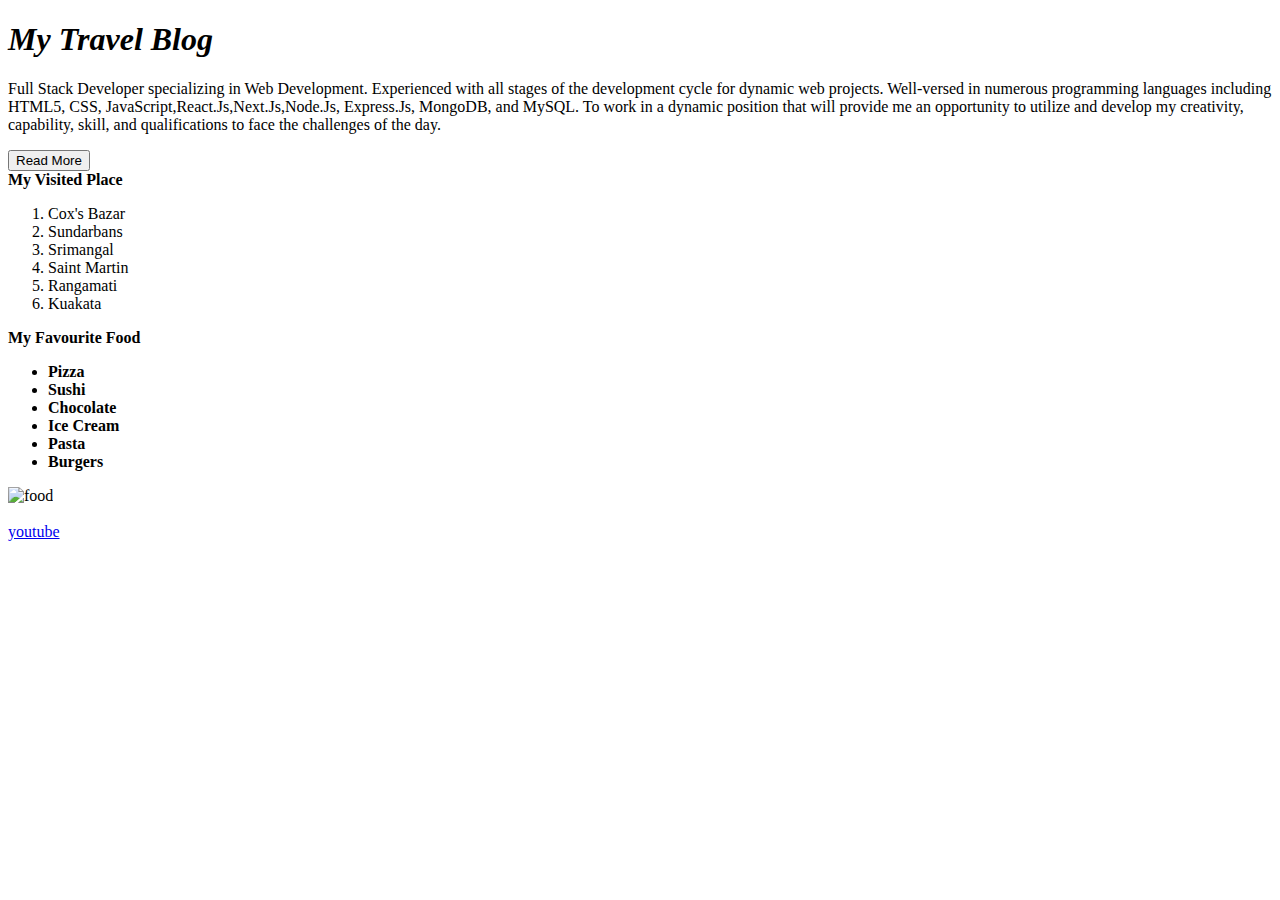
==== index.html @ e78e6fe2 "Daily Practice 1" ====
<!DOCTYPE html>
<html lang="en">
  <head>
    <meta charset="UTF-8" />
    <meta name="viewport" content="width=device-width, initial-scale=1.0" />
    <title>My Travel Blog</title>
    <!-- this is the head section -->
  </head>
  <body>
    <h1><i>My Travel Blog</i></h1>
    <p>
      Full Stack Developer specializing in Web Development. Experienced with all
      stages of the development cycle for dynamic web projects. Well-versed in
      numerous programming languages including HTML5, CSS,
      JavaScript,React.Js,Next.Js,Node.Js, Express.Js, MongoDB, and MySQL. To
      work in a dynamic position that will provide me an opportunity to utilize
      and develop my creativity, capability, skill, and qualifications to face
      the challenges of the day.
    </p>
    <button>Read More</button>

    <div>
      <span><b>My Visited Place</b></span>
      <ol>
        <li>Cox's Bazar</li>
        <li>Sundarbans</li>
        <li>Srimangal</li>
        <li>Saint Martin</li>
        <li>Rangamati</li>
        <li>Kuakata</li>
      </ol>

      <span><b>My Favourite Food</b></span>
      <ul>
        <li><b>Pizza</b></li>
        <li><b>Sushi</b></li>
        <li><b>Chocolate</b></li>
        <li><b>Ice Cream</b></li>
        <li><b>Pasta</b></li>
        <li><b>Burgers</b></li>
      </ul>
    </div>
    <img
      src="https://images.unsplash.com/photo-1498837167922-ddd27525d352?q=80&w=1470&auto=format&fit=crop&ixlib=rb-4.0.3&ixid=M3wxMjA3fDB8MHxwaG90by1wYWdlfHx8fGVufDB8fHx8fA%3D%3D"
      alt="food"
      width="360px"
      height="360px"
    />
    <br />
    <br />
    <a
      href="https://www.youtube.com/watch?v=ptYLNVwOX9c"
      target="_blank"
      rel="noopener noreferrer"
      >youtube</a
    >
  </body>
</html>
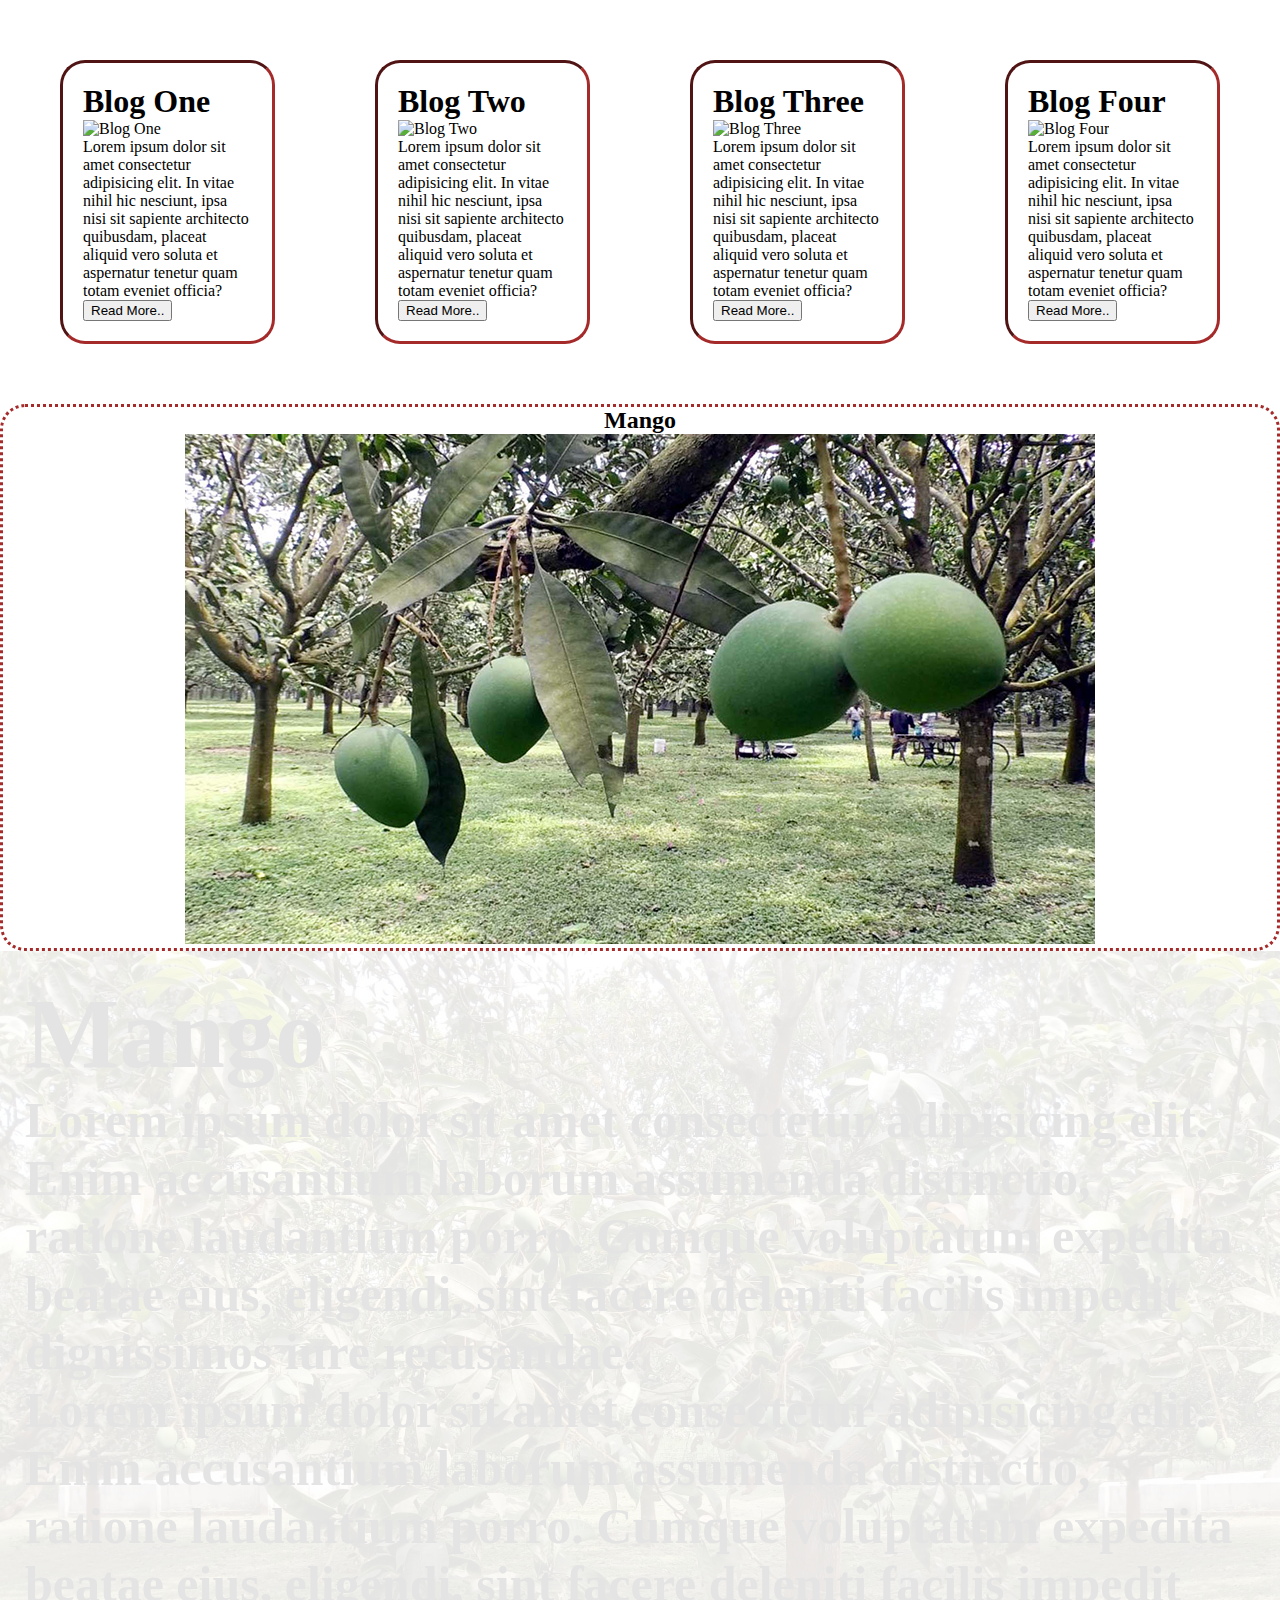
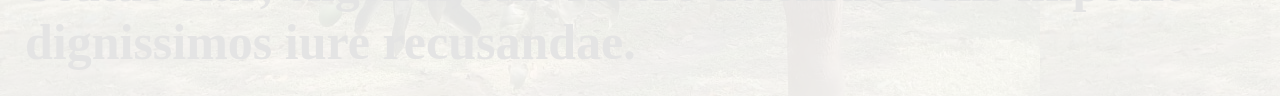
==== commit 31323df4: "Daily Practice2 CSS" ====
--- a/index.html
+++ b/index.html
@@ -3,56 +3,111 @@
   <head>
     <meta charset="UTF-8" />
     <meta name="viewport" content="width=device-width, initial-scale=1.0" />
-    <title>My Travel Blog</title>
-    <!-- this is the head section -->
+    <title>Daily Practice CSS</title>
+    <link rel="stylesheet" href="/css/style.css" />
+    <!-- <style>
+      .blog {
+        border-style: dotted;
+        border-color: brown;
+        border-radius: 25px;
+        margin: 50px;
+        height: 360px;
+        width: 25%;
+      }
+    </style> -->
   </head>
   <body>
-    <h1><i>My Travel Blog</i></h1>
-    <p>
-      Full Stack Developer specializing in Web Development. Experienced with all
-      stages of the development cycle for dynamic web projects. Well-versed in
-      numerous programming languages including HTML5, CSS,
-      JavaScript,React.Js,Next.Js,Node.Js, Express.Js, MongoDB, and MySQL. To
-      work in a dynamic position that will provide me an opportunity to utilize
-      and develop my creativity, capability, skill, and qualifications to face
-      the challenges of the day.
-    </p>
-    <button>Read More</button>
-
-    <div>
-      <span><b>My Visited Place</b></span>
-      <ol>
-        <li>Cox's Bazar</li>
-        <li>Sundarbans</li>
-        <li>Srimangal</li>
-        <li>Saint Martin</li>
-        <li>Rangamati</li>
-        <li>Kuakata</li>
-      </ol>
-
-      <span><b>My Favourite Food</b></span>
-      <ul>
-        <li><b>Pizza</b></li>
-        <li><b>Sushi</b></li>
-        <li><b>Chocolate</b></li>
-        <li><b>Ice Cream</b></li>
-        <li><b>Pasta</b></li>
-        <li><b>Burgers</b></li>
-      </ul>
+    <div class="main-div">
+      <div class="blog">
+        <h1>Blog One</h1>
+        <img
+          height="120"
+          width="120"
+          src="https://images.unsplash.com/photo-1530789253388-582c481c54b0?q=80&w=1470&auto=format&fit=crop&ixlib=rb-4.0.3&ixid=M3wxMjA3fDB8MHxwaG90by1wYWdlfHx8fGVufDB8fHx8fA%3D%3D"
+          alt="Blog One"
+        />
+        <p>
+          Lorem ipsum dolor sit amet consectetur adipisicing elit. In vitae
+          nihil hic nesciunt, ipsa nisi sit sapiente architecto quibusdam,
+          placeat aliquid vero soluta et aspernatur tenetur quam totam eveniet
+          officia?
+        </p>
+        <button>Read More..</button>
+      </div>
+      <div class="blog">
+        <h1>Blog Two</h1>
+        <img
+          height="120"
+          width="120"
+          src="https://images.unsplash.com/photo-1507525428034-b723cf961d3e?q=80&w=1473&auto=format&fit=crop&ixlib=rb-4.0.3&ixid=M3wxMjA3fDB8MHxwaG90by1wYWdlfHx8fGVufDB8fHx8fA%3D%3D"
+          alt="Blog Two"
+        />
+        <p>
+          Lorem ipsum dolor sit amet consectetur adipisicing elit. In vitae
+          nihil hic nesciunt, ipsa nisi sit sapiente architecto quibusdam,
+          placeat aliquid vero soluta et aspernatur tenetur quam totam eveniet
+          officia?
+        </p>
+        <button>Read More..</button>
+      </div>
+      <div class="blog">
+        <h1>Blog Three</h1>
+        <img
+          height="120"
+          width="120"
+          src="https://plus.unsplash.com/premium_photo-1683121257579-d40449389b63?q=80&w=1469&auto=format&fit=crop&ixlib=rb-4.0.3&ixid=M3wxMjA3fDB8MHxwaG90by1wYWdlfHx8fGVufDB8fHx8fA%3D%3D"
+          alt="Blog Three"
+        />
+        <p>
+          Lorem ipsum dolor sit amet consectetur adipisicing elit. In vitae
+          nihil hic nesciunt, ipsa nisi sit sapiente architecto quibusdam,
+          placeat aliquid vero soluta et aspernatur tenetur quam totam eveniet
+          officia?
+        </p>
+        <button>Read More..</button>
+      </div>
+      <div class="blog">
+        <h1>Blog Four</h1>
+        <img
+          height="120"
+          width="120"
+          src="https://images.unsplash.com/photo-1469854523086-cc02fe5d8800?q=80&w=1421&auto=format&fit=crop&ixlib=rb-4.0.3&ixid=M3wxMjA3fDB8MHxwaG90by1wYWdlfHx8fGVufDB8fHx8fA%3D%3D"
+          alt="Blog Four"
+        />
+        <p>
+          Lorem ipsum dolor sit amet consectetur adipisicing elit. In vitae
+          nihil hic nesciunt, ipsa nisi sit sapiente architecto quibusdam,
+          placeat aliquid vero soluta et aspernatur tenetur quam totam eveniet
+          officia?
+        </p>
+        <button>Read More..</button>
+      </div>
     </div>
-    <img
-      src="https://images.unsplash.com/photo-1498837167922-ddd27525d352?q=80&w=1470&auto=format&fit=crop&ixlib=rb-4.0.3&ixid=M3wxMjA3fDB8MHxwaG90by1wYWdlfHx8fGVufDB8fHx8fA%3D%3D"
-      alt="food"
-      width="360px"
-      height="360px"
-    />
-    <br />
-    <br />
-    <a
-      href="https://www.youtube.com/watch?v=ptYLNVwOX9c"
-      target="_blank"
-      rel="noopener noreferrer"
-      >youtube</a
+    <div
+      style="
+        text-align: center;
+        border-style: dotted;
+        border-color: brown;
+        border-radius: 25px;
+      "
     >
+      <h2 style="text-align: center">Mango</h2>
+      <img src="/images/Harivangaam.jpg" alt="Mango" />
+    </div>
+    <div class="demo">
+      <h1>Mango</h1>
+      <p>
+        Lorem ipsum dolor sit amet consectetur adipisicing elit. Enim
+        accusantium laborum assumenda distinctio, ratione laudantium porro.
+        Cumque voluptatum expedita beatae eius, eligendi, sint facere deleniti
+        facilis impedit dignissimos iure recusandae.
+      </p>
+      <p>
+        Lorem ipsum dolor sit amet consectetur adipisicing elit. Enim
+        accusantium laborum assumenda distinctio, ratione laudantium porro.
+        Cumque voluptatum expedita beatae eius, eligendi, sint facere deleniti
+        facilis impedit dignissimos iure recusandae.
+      </p>
+    </div>
   </body>
 </html>
--- a/css/style.css
+++ b/css/style.css
@@ -0,0 +1,24 @@
+* {
+  margin: 0;
+}
+
+.main-div {
+  display: flex;
+  margin: 10px;
+}
+
+.blog {
+  border-style: inset;
+  border-color: brown;
+  border-radius: 25px;
+  margin: 50px;
+  padding: 20px;
+}
+
+.demo {
+  background-image: url("/images/3fa1c6f3-e910-4b9c-a847-5336b0cc7a7a\ \(1\).jpg");
+  opacity: 0.1;
+  padding: 25px;
+  font-size: 50px;
+  font-weight: bolder;
+}
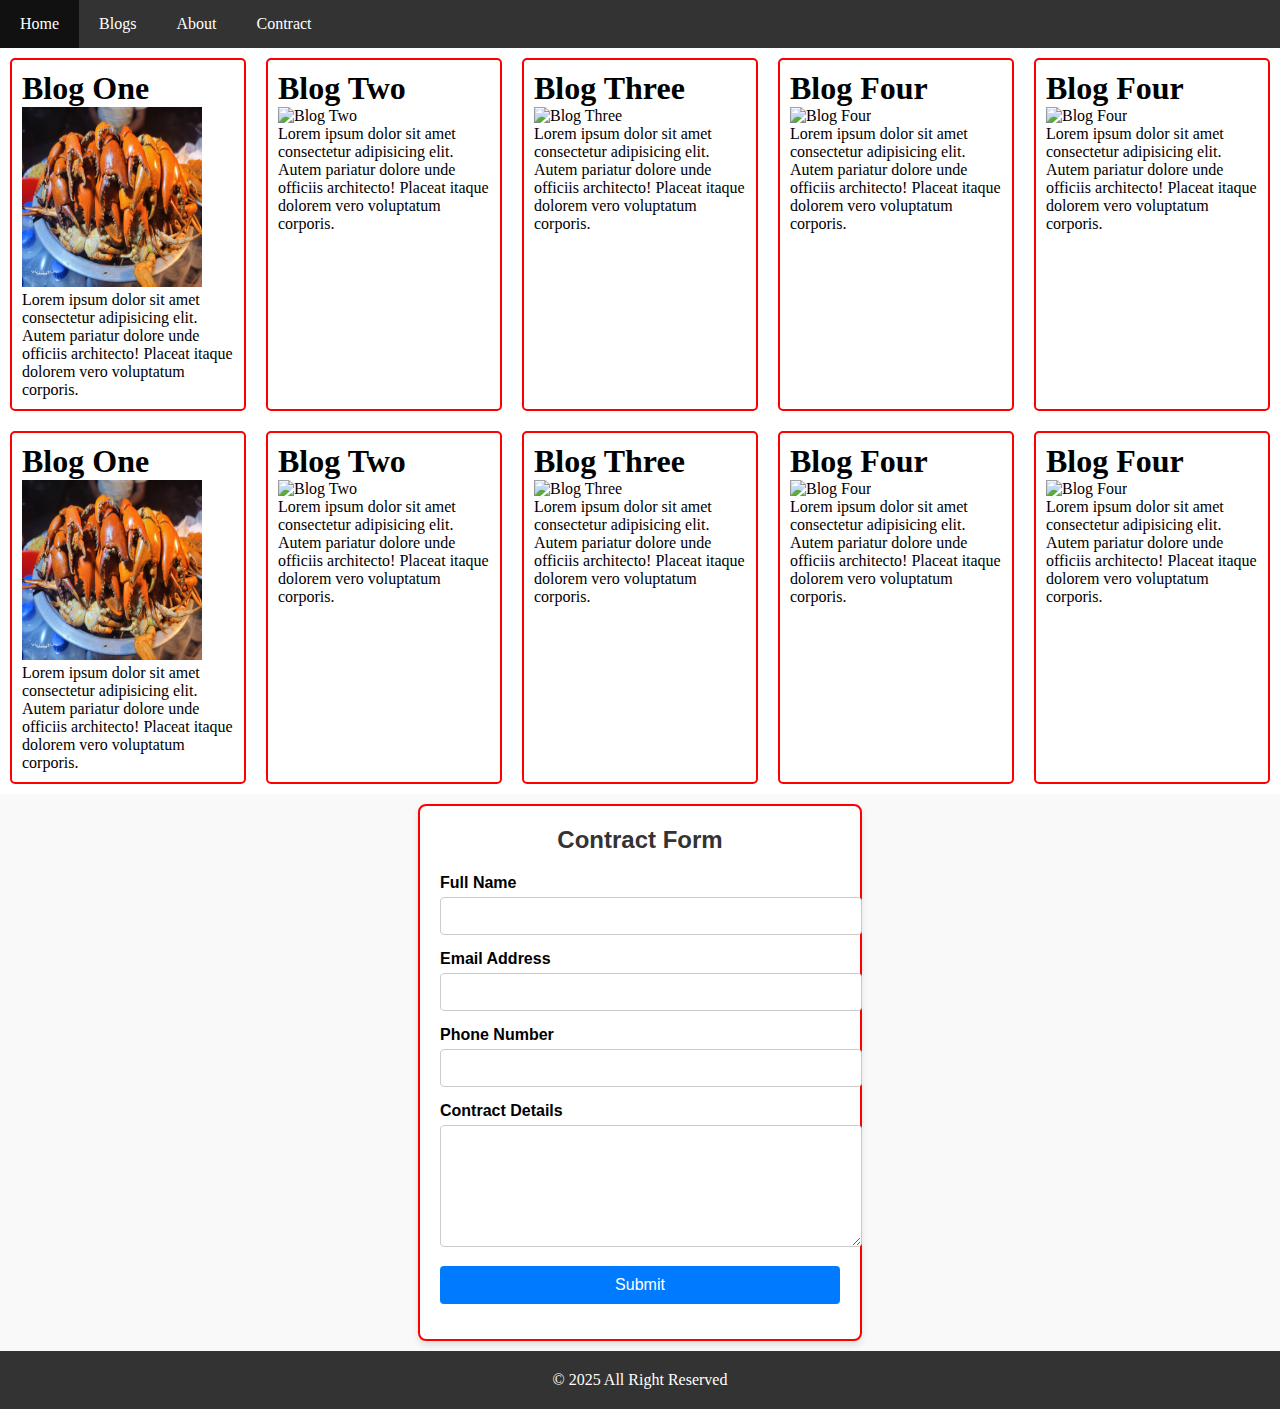
==== commit 4ea120ad: "Daily Practice 3 HTML & CSS" ====
--- a/index.html
+++ b/index.html
@@ -3,111 +3,146 @@
   <head>
     <meta charset="UTF-8" />
     <meta name="viewport" content="width=device-width, initial-scale=1.0" />
-    <title>Daily Practice CSS</title>
-    <link rel="stylesheet" href="/css/style.css" />
-    <!-- <style>
-      .blog {
-        border-style: dotted;
-        border-color: brown;
-        border-radius: 25px;
-        margin: 50px;
-        height: 360px;
-        width: 25%;
-      }
-    </style> -->
+    <title>Blog Site</title>
+    <link rel="stylesheet" href="css/style.css" />
   </head>
   <body>
-    <div class="main-div">
-      <div class="blog">
-        <h1>Blog One</h1>
-        <img
-          height="120"
-          width="120"
-          src="https://images.unsplash.com/photo-1530789253388-582c481c54b0?q=80&w=1470&auto=format&fit=crop&ixlib=rb-4.0.3&ixid=M3wxMjA3fDB8MHxwaG90by1wYWdlfHx8fGVufDB8fHx8fA%3D%3D"
-          alt="Blog One"
-        />
-        <p>
-          Lorem ipsum dolor sit amet consectetur adipisicing elit. In vitae
-          nihil hic nesciunt, ipsa nisi sit sapiente architecto quibusdam,
-          placeat aliquid vero soluta et aspernatur tenetur quam totam eveniet
-          officia?
-        </p>
-        <button>Read More..</button>
-      </div>
-      <div class="blog">
-        <h1>Blog Two</h1>
-        <img
-          height="120"
-          width="120"
-          src="https://images.unsplash.com/photo-1507525428034-b723cf961d3e?q=80&w=1473&auto=format&fit=crop&ixlib=rb-4.0.3&ixid=M3wxMjA3fDB8MHxwaG90by1wYWdlfHx8fGVufDB8fHx8fA%3D%3D"
-          alt="Blog Two"
-        />
-        <p>
-          Lorem ipsum dolor sit amet consectetur adipisicing elit. In vitae
-          nihil hic nesciunt, ipsa nisi sit sapiente architecto quibusdam,
-          placeat aliquid vero soluta et aspernatur tenetur quam totam eveniet
-          officia?
-        </p>
-        <button>Read More..</button>
-      </div>
-      <div class="blog">
-        <h1>Blog Three</h1>
-        <img
-          height="120"
-          width="120"
-          src="https://plus.unsplash.com/premium_photo-1683121257579-d40449389b63?q=80&w=1469&auto=format&fit=crop&ixlib=rb-4.0.3&ixid=M3wxMjA3fDB8MHxwaG90by1wYWdlfHx8fGVufDB8fHx8fA%3D%3D"
-          alt="Blog Three"
-        />
-        <p>
-          Lorem ipsum dolor sit amet consectetur adipisicing elit. In vitae
-          nihil hic nesciunt, ipsa nisi sit sapiente architecto quibusdam,
-          placeat aliquid vero soluta et aspernatur tenetur quam totam eveniet
-          officia?
-        </p>
-        <button>Read More..</button>
-      </div>
-      <div class="blog">
-        <h1>Blog Four</h1>
-        <img
-          height="120"
-          width="120"
-          src="https://images.unsplash.com/photo-1469854523086-cc02fe5d8800?q=80&w=1421&auto=format&fit=crop&ixlib=rb-4.0.3&ixid=M3wxMjA3fDB8MHxwaG90by1wYWdlfHx8fGVufDB8fHx8fA%3D%3D"
-          alt="Blog Four"
-        />
-        <p>
-          Lorem ipsum dolor sit amet consectetur adipisicing elit. In vitae
-          nihil hic nesciunt, ipsa nisi sit sapiente architecto quibusdam,
-          placeat aliquid vero soluta et aspernatur tenetur quam totam eveniet
-          officia?
-        </p>
-        <button>Read More..</button>
-      </div>
-    </div>
-    <div
-      style="
-        text-align: center;
-        border-style: dotted;
-        border-color: brown;
-        border-radius: 25px;
-      "
-    >
-      <h2 style="text-align: center">Mango</h2>
-      <img src="/images/Harivangaam.jpg" alt="Mango" />
-    </div>
-    <div class="demo">
-      <h1>Mango</h1>
-      <p>
-        Lorem ipsum dolor sit amet consectetur adipisicing elit. Enim
-        accusantium laborum assumenda distinctio, ratione laudantium porro.
-        Cumque voluptatum expedita beatae eius, eligendi, sint facere deleniti
-        facilis impedit dignissimos iure recusandae.
-      </p>
-      <p>
-        Lorem ipsum dolor sit amet consectetur adipisicing elit. Enim
-        accusantium laborum assumenda distinctio, ratione laudantium porro.
-        Cumque voluptatum expedita beatae eius, eligendi, sint facere deleniti
-        facilis impedit dignissimos iure recusandae.
-      </p>
+    <div>
+      <header>
+        <ul>
+          <li><a href="index.html">Home</a></li>
+          <li><a href="blog.html">Blogs</a></li>
+          <li><a href="about.html">About</a></li>
+          <li><a href="contract.html">Contract</a></li>
+        </ul>
+      </header>
+      <main>
+        <div>
+          <h1>Blog One</h1>
+          <img src="./images/20241105_184108.jpg" alt="" />
+          <p>
+            Lorem ipsum dolor sit amet consectetur adipisicing elit. Autem
+            pariatur dolore unde officiis architecto! Placeat itaque dolorem
+            vero voluptatum corporis.
+          </p>
+        </div>
+        <div>
+          <h1>Blog Two</h1>
+          <img src="./images/20241105_184112.jpg" alt="Blog Two" />
+          <p>
+            Lorem ipsum dolor sit amet consectetur adipisicing elit. Autem
+            pariatur dolore unde officiis architecto! Placeat itaque dolorem
+            vero voluptatum corporis.
+          </p>
+        </div>
+        <div>
+          <h1>Blog Three</h1>
+          <img src="./images/20241105_184118.jpg" alt="Blog Three" />
+          <p>
+            Lorem ipsum dolor sit amet consectetur adipisicing elit. Autem
+            pariatur dolore unde officiis architecto! Placeat itaque dolorem
+            vero voluptatum corporis.
+          </p>
+        </div>
+        <div>
+          <h1>Blog Four</h1>
+          <img src="./images/20241105_184123.jpg" alt="Blog Four" />
+          <p>
+            Lorem ipsum dolor sit amet consectetur adipisicing elit. Autem
+            pariatur dolore unde officiis architecto! Placeat itaque dolorem
+            vero voluptatum corporis.
+          </p>
+        </div>
+        <div>
+          <h1>Blog Four</h1>
+          <img src="./images/20241105_184123.jpg" alt="Blog Four" />
+          <p>
+            Lorem ipsum dolor sit amet consectetur adipisicing elit. Autem
+            pariatur dolore unde officiis architecto! Placeat itaque dolorem
+            vero voluptatum corporis.
+          </p>
+        </div>
+      </main>
+      <main>
+        <div>
+          <h1>Blog One</h1>
+          <img src="./images/20241105_184108.jpg" alt="" />
+          <p>
+            Lorem ipsum dolor sit amet consectetur adipisicing elit. Autem
+            pariatur dolore unde officiis architecto! Placeat itaque dolorem
+            vero voluptatum corporis.
+          </p>
+        </div>
+        <div>
+          <h1>Blog Two</h1>
+          <img src="./images/20241105_184112.jpg" alt="Blog Two" />
+          <p>
+            Lorem ipsum dolor sit amet consectetur adipisicing elit. Autem
+            pariatur dolore unde officiis architecto! Placeat itaque dolorem
+            vero voluptatum corporis.
+          </p>
+        </div>
+        <div>
+          <h1>Blog Three</h1>
+          <img src="./images/20241105_184118.jpg" alt="Blog Three" />
+          <p>
+            Lorem ipsum dolor sit amet consectetur adipisicing elit. Autem
+            pariatur dolore unde officiis architecto! Placeat itaque dolorem
+            vero voluptatum corporis.
+          </p>
+        </div>
+        <div>
+          <h1>Blog Four</h1>
+          <img src="./images/20241105_184123.jpg" alt="Blog Four" />
+          <p>
+            Lorem ipsum dolor sit amet consectetur adipisicing elit. Autem
+            pariatur dolore unde officiis architecto! Placeat itaque dolorem
+            vero voluptatum corporis.
+          </p>
+        </div>
+        <div>
+          <h1>Blog Four</h1>
+          <img src="./images/20241105_184123.jpg" alt="Blog Four" />
+          <p>
+            Lorem ipsum dolor sit amet consectetur adipisicing elit. Autem
+            pariatur dolore unde officiis architecto! Placeat itaque dolorem
+            vero voluptatum corporis.
+          </p>
+        </div>
+      </main>
+      <main class="contract">
+        <div class="form-container">
+          <h1>Contract Form</h1>
+          <form action="#" method="post">
+            <div class="form-group">
+              <label for="full-name">Full Name</label>
+              <input type="text" id="full-name" name="full_name" required />
+            </div>
+
+            <div class="form-group">
+              <label for="email">Email Address</label>
+              <input type="email" id="email" name="email" required />
+            </div>
+
+            <div class="form-group">
+              <label for="phone">Phone Number</label>
+              <input type="tel" id="phone" name="phone" />
+            </div>
+
+            <div class="form-group">
+              <label for="details">Contract Details</label>
+              <textarea id="details" name="details" required></textarea>
+            </div>
+
+            <div class="form-group">
+              <button type="submit">Submit</button>
+            </div>
+          </form>
+        </div>
+      </main>
+      <footer>
+        <p>&copy 2025 All Right Reserved</p>
+      </footer>
     </div>
   </body>
 </html>
--- a/css/style.css
+++ b/css/style.css
@@ -1,24 +1,128 @@
 * {
-  margin: 0;
+  margin: 0px;
+  padding: 0px;
 }
 
-.main-div {
-  display: flex;
-  margin: 10px;
+header > ul {
+  list-style-type: none;
+  margin: 0;
+  padding: 0;
+  overflow: hidden;
+  background-color: #333;
+}
+header > ul > li {
+  float: left;
 }
 
-.blog {
-  border-style: inset;
-  border-color: brown;
-  border-radius: 25px;
-  margin: 50px;
-  padding: 20px;
+header > ul > li a {
+  display: block;
+  color: white;
+  text-align: center;
+  padding: 15px 20px;
+  text-decoration: none;
 }
 
-.demo {
-  background-image: url("/images/3fa1c6f3-e910-4b9c-a847-5336b0cc7a7a\ \(1\).jpg");
-  opacity: 0.1;
-  padding: 25px;
-  font-size: 50px;
-  font-weight: bolder;
+header > ul > li a:hover {
+  background-color: #111;
 }
+
+main {
+  display: flex;
+}
+
+main > div {
+  margin: 10px;
+  padding: 10px;
+  border: 2px solid red;
+  border-radius: 5px;
+}
+
+main > div > img {
+  height: 180px;
+  width: 180px;
+}
+
+footer > p {
+  background-color: #333;
+  text-align: center;
+  padding: 20px;
+  color: white;
+}
+
+table,
+td,
+th {
+  border: 1px solid black;
+}
+table {
+  border-collapse: collapse;
+  width: 100%;
+}
+
+td {
+  padding: 15px;
+  text-align: center;
+}
+
+.contract {
+  font-family: Arial, sans-serif;
+  background-color: #f9f9f9;
+  display: flex;
+  justify-content: center;
+  align-items: center;
+}
+
+.form-container {
+  background: #fff;
+  padding: 20px;
+  border-radius: 8px;
+  box-shadow: 0 4px 6px rgba(0, 0, 0, 0.1);
+  width: 100%;
+  max-width: 400px;
+}
+
+.form-container h1 {
+  text-align: center;
+  margin-bottom: 20px;
+  font-size: 24px;
+  color: #333;
+}
+
+.form-group {
+  margin-bottom: 15px;
+}
+
+.form-group label {
+  display: block;
+  font-weight: bold;
+  margin-bottom: 5px;
+}
+
+.form-group input,
+.form-group textarea {
+  width: 100%;
+  padding: 10px;
+  border: 1px solid #ccc;
+  border-radius: 4px;
+  font-size: 14px;
+}
+
+.form-group textarea {
+  resize: vertical;
+  height: 100px;
+}
+
+.form-group button {
+  width: 100%;
+  padding: 10px;
+  background-color: #007bff;
+  color: #fff;
+  border: none;
+  border-radius: 4px;
+  font-size: 16px;
+  cursor: pointer;
+}
+
+.form-group button:hover {
+  background-color: #0056b3;
+}
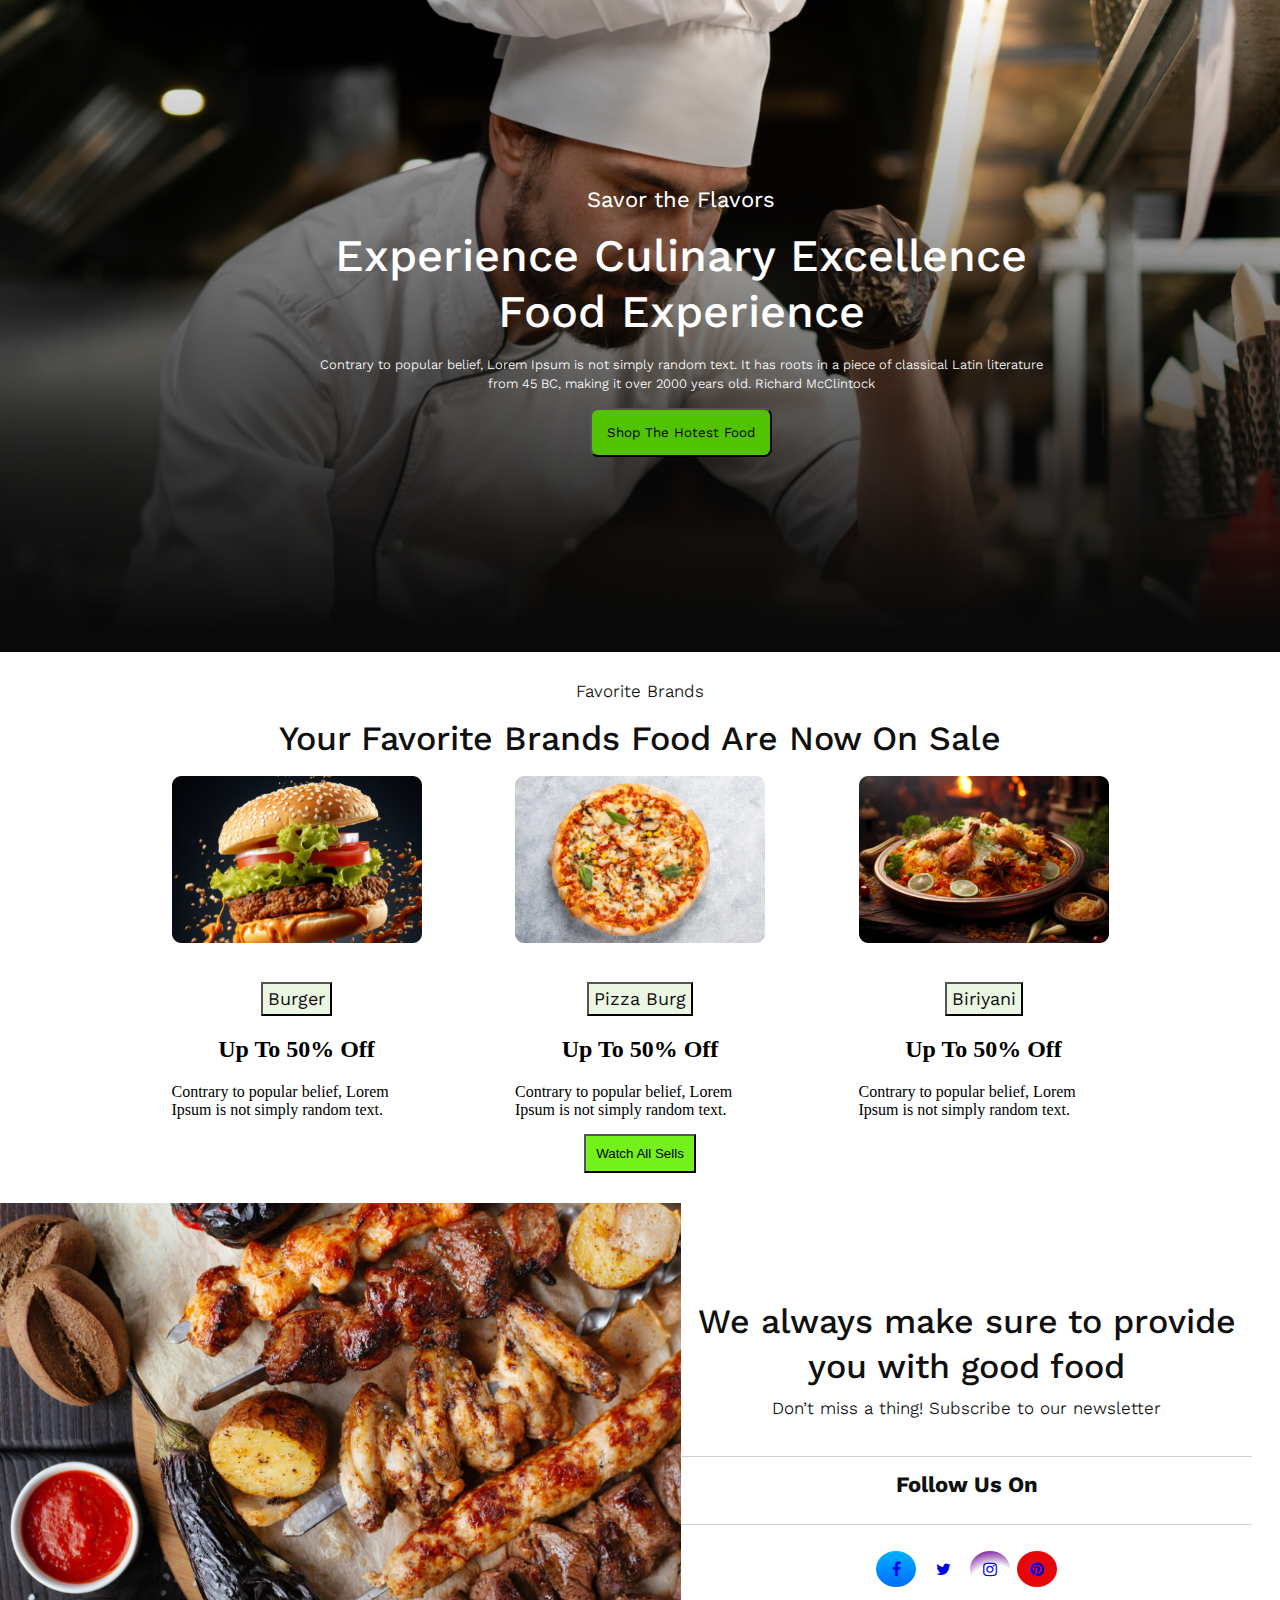
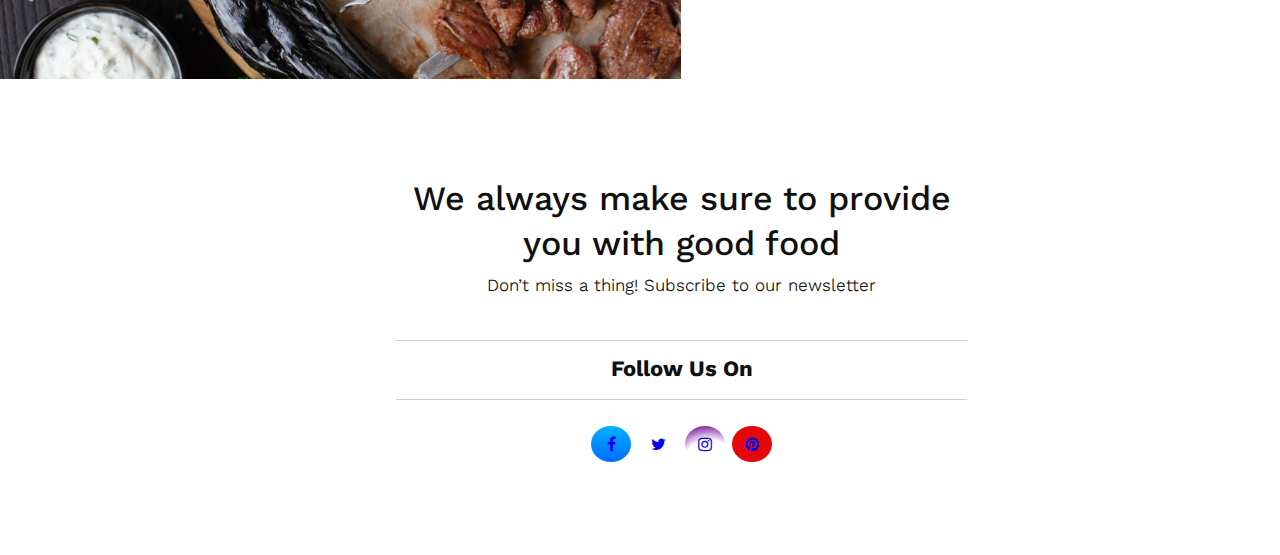
==== commit f8e4a980: "Daily Practice 4 html & css" ====
--- a/index.html
+++ b/index.html
@@ -3,146 +3,120 @@
   <head>
     <meta charset="UTF-8" />
     <meta name="viewport" content="width=device-width, initial-scale=1.0" />
-    <title>Blog Site</title>
-    <link rel="stylesheet" href="css/style.css" />
+    <title>Daily practice 4</title>
+    <link rel="stylesheet" href="./css/style.css" />
+    <link
+      rel="stylesheet"
+      href="https://cdnjs.cloudflare.com/ajax/libs/font-awesome/4.7.0/css/font-awesome.min.css"
+    />
   </head>
   <body>
-    <div>
-      <header>
-        <ul>
-          <li><a href="index.html">Home</a></li>
-          <li><a href="blog.html">Blogs</a></li>
-          <li><a href="about.html">About</a></li>
-          <li><a href="contract.html">Contract</a></li>
-        </ul>
-      </header>
-      <main>
+    <section id="hero">
+      <div class="hero-section">
+        <p class="subtittle">Savor the Flavors</p>
+        <h1 class="tittle">Experience Culinary Excellence Food Experience</h1>
+        <p class="description">
+          Contrary to popular belief, Lorem Ipsum is not simply random text. It
+          has roots in a piece of classical Latin literature from 45 BC, making
+          it over 2000 years old. Richard McClintock
+        </p>
+        <div class="btn">
+          <button type="button">Shop The Hotest Food</button>
+        </div>
+      </div>
+    </section>
+    <section id="main">
+      <div class="main-section">
         <div>
-          <h1>Blog One</h1>
-          <img src="./images/20241105_184108.jpg" alt="" />
-          <p>
-            Lorem ipsum dolor sit amet consectetur adipisicing elit. Autem
-            pariatur dolore unde officiis architecto! Placeat itaque dolorem
-            vero voluptatum corporis.
-          </p>
+          <p class="subtittle">Favorite Brands</p>
+          <h1 class="tittle">Your Favorite Brands Food Are Now On Sale</h1>
         </div>
-        <div>
-          <h1>Blog Two</h1>
-          <img src="./images/20241105_184112.jpg" alt="Blog Two" />
-          <p>
-            Lorem ipsum dolor sit amet consectetur adipisicing elit. Autem
-            pariatur dolore unde officiis architecto! Placeat itaque dolorem
-            vero voluptatum corporis.
-          </p>
+        <div class="cart-container">
+          <div class="cart">
+            <div class="cart-img">
+              <img src="./assets/burger.png" alt="burger" />
+            </div>
+            <div class="btn"><button>Burger</button></div>
+            <h2>Up To 50% Off</h2>
+            <p>
+              Contrary to popular belief, Lorem Ipsum is not simply random text.
+            </p>
+          </div>
+          <div class="cart">
+            <div class="cart-img">
+              <img src="./assets/pizza.png" alt="burger" />
+            </div>
+            <div class="btn"><button>Pizza Burg</button></div>
+            <h2>Up To 50% Off</h2>
+            <p>
+              Contrary to popular belief, Lorem Ipsum is not simply random text.
+            </p>
+          </div>
+          <div class="cart">
+            <div class="cart-img">
+              <img src="./assets/biriyani.png" alt="burger" />
+            </div>
+            <div class="btn"><button>Biriyani</button></div>
+            <h2>Up To 50% Off</h2>
+            <p>
+              Contrary to popular belief, Lorem Ipsum is not simply random text.
+            </p>
+          </div>
         </div>
-        <div>
-          <h1>Blog Three</h1>
-          <img src="./images/20241105_184118.jpg" alt="Blog Three" />
-          <p>
-            Lorem ipsum dolor sit amet consectetur adipisicing elit. Autem
-            pariatur dolore unde officiis architecto! Placeat itaque dolorem
-            vero voluptatum corporis.
-          </p>
+        <div class="btn"><button>Watch All Sells</button></div>
+      </div>
+    </section>
+    <section id="about-us">
+      <div class="about-us-section">
+        <div class="about-img">
+          <img src="./assets/foods.png" alt="foods" />
         </div>
-        <div>
-          <h1>Blog Four</h1>
-          <img src="./images/20241105_184123.jpg" alt="Blog Four" />
-          <p>
-            Lorem ipsum dolor sit amet consectetur adipisicing elit. Autem
-            pariatur dolore unde officiis architecto! Placeat itaque dolorem
-            vero voluptatum corporis.
-          </p>
+        <div class="right-section">
+          <div class="title">
+            <h2>We always make sure to provide you with good food</h2>
+            <p>Don’t miss a thing! Subscribe to our newsletter</p>
+          </div>
+          <div class="follow-us"><span>Follow Us On</span></div>
+          <div class="social-icon">
+            <a
+              href="https://www.facebook.com/Abdul.Barik.1997"
+              target="_blank"
+              class="fa fa-facebook"
+            ></a>
+            <a
+              href="https://x.com/Md_Abdul_Barik"
+              target="_blank"
+              class="fa fa-twitter"
+            ></a>
+            <a href="#" class="fa fa-instagram"></a>
+            <a href="#" class="fa fa-pinterest"></a>
+          </div>
         </div>
-        <div>
-          <h1>Blog Four</h1>
-          <img src="./images/20241105_184123.jpg" alt="Blog Four" />
-          <p>
-            Lorem ipsum dolor sit amet consectetur adipisicing elit. Autem
-            pariatur dolore unde officiis architecto! Placeat itaque dolorem
-            vero voluptatum corporis.
-          </p>
+      </div>
+    </section>
+
+    <section id="footer">
+      <div class="footer-section">
+        <div class="title">
+          <h2>We always make sure to provide you with good food</h2>
+          <p>Don’t miss a thing! Subscribe to our newsletter</p>
         </div>
-      </main>
-      <main>
-        <div>
-          <h1>Blog One</h1>
-          <img src="./images/20241105_184108.jpg" alt="" />
-          <p>
-            Lorem ipsum dolor sit amet consectetur adipisicing elit. Autem
-            pariatur dolore unde officiis architecto! Placeat itaque dolorem
-            vero voluptatum corporis.
-          </p>
+        <div class="follow-us"><span>Follow Us On</span></div>
+        <div class="social-icon">
+          <a
+            href="https://www.facebook.com/Abdul.Barik.1997"
+            target="_blank"
+            class="fa fa-facebook"
+          ></a>
+          <a
+            href="https://x.com/Md_Abdul_Barik"
+            target="_blank"
+            class="fa fa-twitter"
+          ></a>
+          <a href="#" class="fa fa-instagram"></a>
+          <a href="#" class="fa fa-pinterest"></a>
         </div>
-        <div>
-          <h1>Blog Two</h1>
-          <img src="./images/20241105_184112.jpg" alt="Blog Two" />
-          <p>
-            Lorem ipsum dolor sit amet consectetur adipisicing elit. Autem
-            pariatur dolore unde officiis architecto! Placeat itaque dolorem
-            vero voluptatum corporis.
-          </p>
-        </div>
-        <div>
-          <h1>Blog Three</h1>
-          <img src="./images/20241105_184118.jpg" alt="Blog Three" />
-          <p>
-            Lorem ipsum dolor sit amet consectetur adipisicing elit. Autem
-            pariatur dolore unde officiis architecto! Placeat itaque dolorem
-            vero voluptatum corporis.
-          </p>
-        </div>
-        <div>
-          <h1>Blog Four</h1>
-          <img src="./images/20241105_184123.jpg" alt="Blog Four" />
-          <p>
-            Lorem ipsum dolor sit amet consectetur adipisicing elit. Autem
-            pariatur dolore unde officiis architecto! Placeat itaque dolorem
-            vero voluptatum corporis.
-          </p>
-        </div>
-        <div>
-          <h1>Blog Four</h1>
-          <img src="./images/20241105_184123.jpg" alt="Blog Four" />
-          <p>
-            Lorem ipsum dolor sit amet consectetur adipisicing elit. Autem
-            pariatur dolore unde officiis architecto! Placeat itaque dolorem
-            vero voluptatum corporis.
-          </p>
-        </div>
-      </main>
-      <main class="contract">
-        <div class="form-container">
-          <h1>Contract Form</h1>
-          <form action="#" method="post">
-            <div class="form-group">
-              <label for="full-name">Full Name</label>
-              <input type="text" id="full-name" name="full_name" required />
-            </div>
-
-            <div class="form-group">
-              <label for="email">Email Address</label>
-              <input type="email" id="email" name="email" required />
-            </div>
-
-            <div class="form-group">
-              <label for="phone">Phone Number</label>
-              <input type="tel" id="phone" name="phone" />
-            </div>
-
-            <div class="form-group">
-              <label for="details">Contract Details</label>
-              <textarea id="details" name="details" required></textarea>
-            </div>
-
-            <div class="form-group">
-              <button type="submit">Submit</button>
-            </div>
-          </form>
-        </div>
-      </main>
-      <footer>
-        <p>&copy 2025 All Right Reserved</p>
-      </footer>
-    </div>
+      </div>
+    </section>
   </body>
 </html>
--- a/css/style.css
+++ b/css/style.css
@@ -1,128 +1,334 @@
+@import url("https://fonts.googleapis.com/css2?family=Poppins:ital,wght@0,100;0,200;0,300;0,400;0,500;0,600;0,700;0,800;0,900;1,100;1,200;1,300;1,400;1,500;1,600;1,700;1,800;1,900&family=Work+Sans:ital,wght@0,100..900;1,100..900&display=swap");
+
 * {
   margin: 0px;
   padding: 0px;
 }
 
-header > ul {
-  list-style-type: none;
-  margin: 0;
-  padding: 0;
-  overflow: hidden;
-  background-color: #333;
-}
-header > ul > li {
-  float: left;
-}
-
-header > ul > li a {
-  display: block;
-  color: white;
-  text-align: center;
-  padding: 15px 20px;
+#hero {
+  background: linear-gradient(
+      0deg,
+      rgb(9, 9, 9) 2.884%,
+      rgba(16, 16, 16, 0) 101.034%
+    ),
+    url("../assets/hero-bg.png");
+  height: 652px;
+  width: 1363px;
+  background-repeat: no-repeat;
+  background-size: cover;
+  background-position: center;
+  display: flex;
+  justify-content: center;
+  align-items: center;
+}
+
+#hero .hero-section {
+  position: absolute;
+  width: 726px;
+  height: 277px;
+  left: 318px;
+  top: 187px;
+  display: flex;
+  flex-direction: column;
+  justify-content: flex-start;
+  align-items: center;
+  gap: 22;
+  padding: 0px;
+}
+
+#hero .hero-section .subtittle {
+  color: rgb(255, 255, 255);
+  font-family: Work Sans;
+  font-size: 22px;
+  font-weight: 426;
+  line-height: 26px;
+  letter-spacing: 0%;
+  text-align: center;
+  margin-bottom: 15px;
+}
+
+#hero .hero-section .tittle {
+  color: rgb(255, 255, 255);
+  font-family: Work Sans;
+  font-size: 45px;
+  font-weight: 497;
+  line-height: 56px;
+  letter-spacing: 0%;
+  text-align: center;
+  margin-bottom: 15px;
+}
+
+#hero .hero-section .description {
+  color: rgb(255, 255, 255);
+  font-family: Work Sans;
+  font-size: 13px;
+  font-weight: 355;
+  line-height: 19px;
+  letter-spacing: 0%;
+  text-align: center;
+  margin-bottom: 15px;
+}
+
+#hero .hero-section .btn button {
+  border-radius: 8px;
+  background: rgb(82, 195, 3);
+  padding: 15px;
+  font-family: Work Sans;
+}
+
+#main {
+  width: 937px;
+  margin: 30px auto;
+}
+
+#main .main-section .subtittle {
+  color: rgb(16, 16, 16);
+  font-family: Work Sans;
+  font-size: 17px;
+  font-weight: 355;
+  line-height: 19px;
+  letter-spacing: 0%;
+  text-align: center;
+  margin-bottom: 15px;
+}
+
+#main .main-section .tittle {
+  color: rgb(16, 16, 16);
+  font-family: Work Sans;
+  font-size: 34px;
+  font-weight: 497;
+  line-height: 45px;
+  letter-spacing: 0%;
+  text-align: center;
+  margin-bottom: 15px;
+}
+
+#main .main-section .cart-container {
+  display: flex;
+  justify-content: space-between;
+}
+
+#main .main-section .cart {
+  max-width: 250px;
+  display: flex;
+  flex-direction: column;
+  gap: 20px;
+  justify-content: center;
+  align-items: center;
+}
+#main .main-section .cart .cart-img {
+  width: 250px;
+}
+.cart .cart-img img {
+  width: 100%;
+}
+
+#main .main-section .cart .btn button {
+  background: rgba(122, 202, 64, 0.15);
+  color: rgb(16, 16, 16);
+  font-family: Work Sans;
+  font-size: 18px;
+  font-weight: 400;
+  line-height: 20px;
+  padding: 5px;
+  text-align: center;
+}
+
+#main .main-section .btn {
+  color: rgb(255, 255, 255);
+  font-family: Work Sans;
+  font-size: 20px;
+  font-weight: 480;
+  line-height: 17px;
+  text-align: center;
+}
+#main .main-section .btn button {
+  background: rgba(102, 238, 5, 0.904);
+  padding: 10px;
+  margin-top: 15px;
+}
+
+#about-us {
+  background: rgb(255, 255, 255);
+  width: 1363px;
+  height: 476px;
+}
+#about-us .about-us-section {
+  display: flex;
+}
+
+#about-us .about-us-section .about-img {
+  width: 681px;
+  height: 476px;
+  left: 0;
+  top: 0;
+}
+#about-us .about-us-section .about-img img {
+  width: 100%;
+}
+
+#about-us .about-us-section .right-section {
+  display: flex;
+  flex-direction: column;
+  justify-content: center;
+  align-items: center;
+}
+#about-us .about-us-section .right-section .title {
+  width: 571px;
+  height: 127px;
+  display: flex;
+  flex-direction: column;
+  justify-content: flex-start;
+  align-items: center;
+  gap: 17;
+}
+
+#about-us .about-us-section .right-section h2 {
+  color: rgb(16, 16, 16);
+  font-family: Work Sans;
+  font-size: 34px;
+  font-weight: 497;
+  line-height: 45px;
+  text-align: center;
+  margin-bottom: 10px;
+}
+
+#about-us .about-us-section .right-section p {
+  color: rgb(16, 16, 16);
+  font-family: Work Sans;
+  font-size: 17px;
+  font-weight: 355;
+  line-height: 19px;
+  text-align: left;
+}
+
+#about-us .about-us-section .right-section .follow-us {
+  width: 571px;
+  height: 69px;
+  box-sizing: border-box;
+  border-bottom: 1px solid rgba(16, 16, 16, 0.2);
+  border-top: 1px solid rgba(16, 16, 16, 0.2);
+  color: rgb(16, 16, 16);
+  font-family: Work Sans;
+  font-size: 22px;
+  line-height: 26px;
+  text-align: center;
+  margin-top: 30px;
+  font-weight: bold;
+  padding: 15px;
+}
+
+#about-us .about-us-section .right-section .social-icon {
+  width: 184.23px;
+  height: 28px;
+  display: flex;
+  flex-direction: row;
+  justify-content: space-between;
+  align-items: center;
+  margin-top: 30px;
+}
+
+.fa {
+  padding: 10px;
+  font-size: 20px;
+  width: 20px;
+  text-align: center;
   text-decoration: none;
-}
-
-header > ul > li a:hover {
-  background-color: #111;
-}
-
-main {
-  display: flex;
-}
-
-main > div {
-  margin: 10px;
-  padding: 10px;
-  border: 2px solid red;
-  border-radius: 5px;
-}
-
-main > div > img {
-  height: 180px;
-  width: 180px;
-}
-
-footer > p {
-  background-color: #333;
-  text-align: center;
-  padding: 20px;
-  color: white;
-}
-
-table,
-td,
-th {
-  border: 1px solid black;
-}
-table {
-  border-collapse: collapse;
-  width: 100%;
-}
-
-td {
+  margin: 5px 2px;
+  border-radius: 50%;
+}
+
+.fa:hover {
+  opacity: 0.7;
+}
+
+.fa-facebook {
+  background: linear-gradient(
+    180deg,
+    rgb(0, 178, 255) -0.911%,
+    rgb(0, 106, 255) 104.264%
+  );
+}
+
+.fa-twitter {
+  background: rgb(255, 255, 255);
+}
+
+.fa-instagram {
+  background: radial-gradient(
+    103% 103% at 61% 105%,
+    rgba(140, 58, 170, 0) 64%,
+    rgb(140, 58, 170) 100%
+  );
+}
+
+.fa-pinterest {
+  background: rgb(230, 8, 8);
+}
+
+#footer {
+  background: rgb(255, 255, 255);
+  width: 1363px;
+  height: 476px;
+  display: flex;
+  justify-content: center;
+  align-items: center;
+}
+
+.footer-section {
+  width: 589px;
+  height: 282px;
+  left: 391px;
+  top: 97px;
+  display: flex;
+  flex-direction: column;
+  justify-content: center;
+  align-items: center;
+}
+
+.footer-section h2 {
+  color: rgb(16, 16, 16);
+  font-family: Work Sans;
+  font-size: 34px;
+  font-weight: 497;
+  line-height: 45px;
+  text-align: center;
+  margin-bottom: 10px;
+}
+
+.footer-section p {
+  color: rgb(16, 16, 16);
+  font-family: Work Sans;
+  font-size: 17px;
+  font-weight: 355;
+  line-height: 19px;
+  letter-spacing: 0%;
+  text-align: center;
+  margin-bottom: 15px;
+}
+
+.footer-section .follow-us {
+  width: 571px;
+  height: 69px;
+  box-sizing: border-box;
+  border-bottom: 1px solid rgba(16, 16, 16, 0.2);
+  border-top: 1px solid rgba(16, 16, 16, 0.2);
+  color: rgb(16, 16, 16);
+  font-family: Work Sans;
+  font-size: 22px;
+  line-height: 26px;
+  text-align: center;
+  margin-top: 30px;
+  font-weight: bold;
   padding: 15px;
-  text-align: center;
-}
-
-.contract {
-  font-family: Arial, sans-serif;
-  background-color: #f9f9f9;
-  display: flex;
-  justify-content: center;
-  align-items: center;
-}
-
-.form-container {
-  background: #fff;
-  padding: 20px;
-  border-radius: 8px;
-  box-shadow: 0 4px 6px rgba(0, 0, 0, 0.1);
-  width: 100%;
-  max-width: 400px;
-}
-
-.form-container h1 {
-  text-align: center;
-  margin-bottom: 20px;
-  font-size: 24px;
-  color: #333;
-}
-
-.form-group {
-  margin-bottom: 15px;
-}
-
-.form-group label {
-  display: block;
-  font-weight: bold;
-  margin-bottom: 5px;
-}
-
-.form-group input,
-.form-group textarea {
-  width: 100%;
-  padding: 10px;
-  border: 1px solid #ccc;
-  border-radius: 4px;
-  font-size: 14px;
-}
-
-.form-group textarea {
-  resize: vertical;
-  height: 100px;
-}
-
-.form-group button {
-  width: 100%;
-  padding: 10px;
-  background-color: #007bff;
-  color: #fff;
-  border: none;
-  border-radius: 4px;
-  font-size: 16px;
-  cursor: pointer;
-}
-
-.form-group button:hover {
-  background-color: #0056b3;
-}
+}
+
+.footer-section .social-icon {
+  width: 184.23px;
+  height: 28px;
+  display: flex;
+  flex-direction: row;
+  justify-content: space-between;
+  align-items: center;
+  margin-top: 30px;
+}
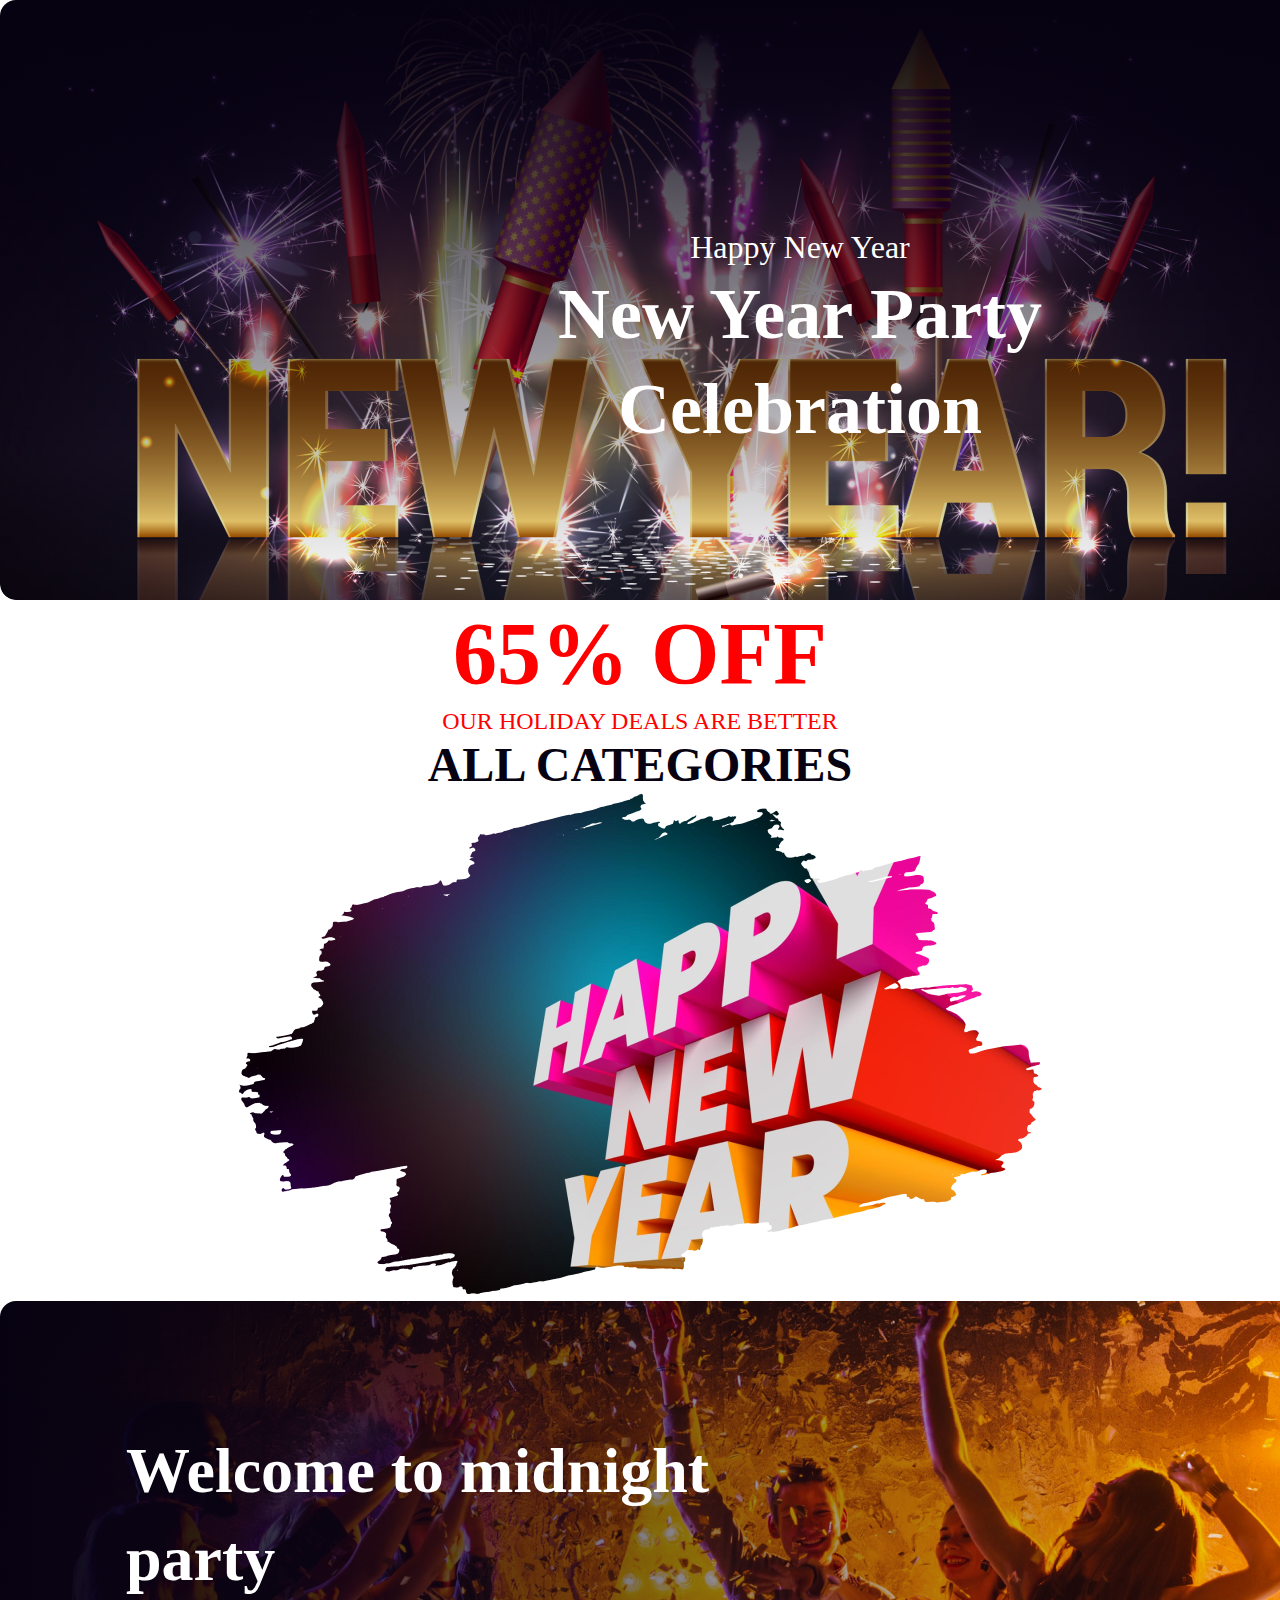
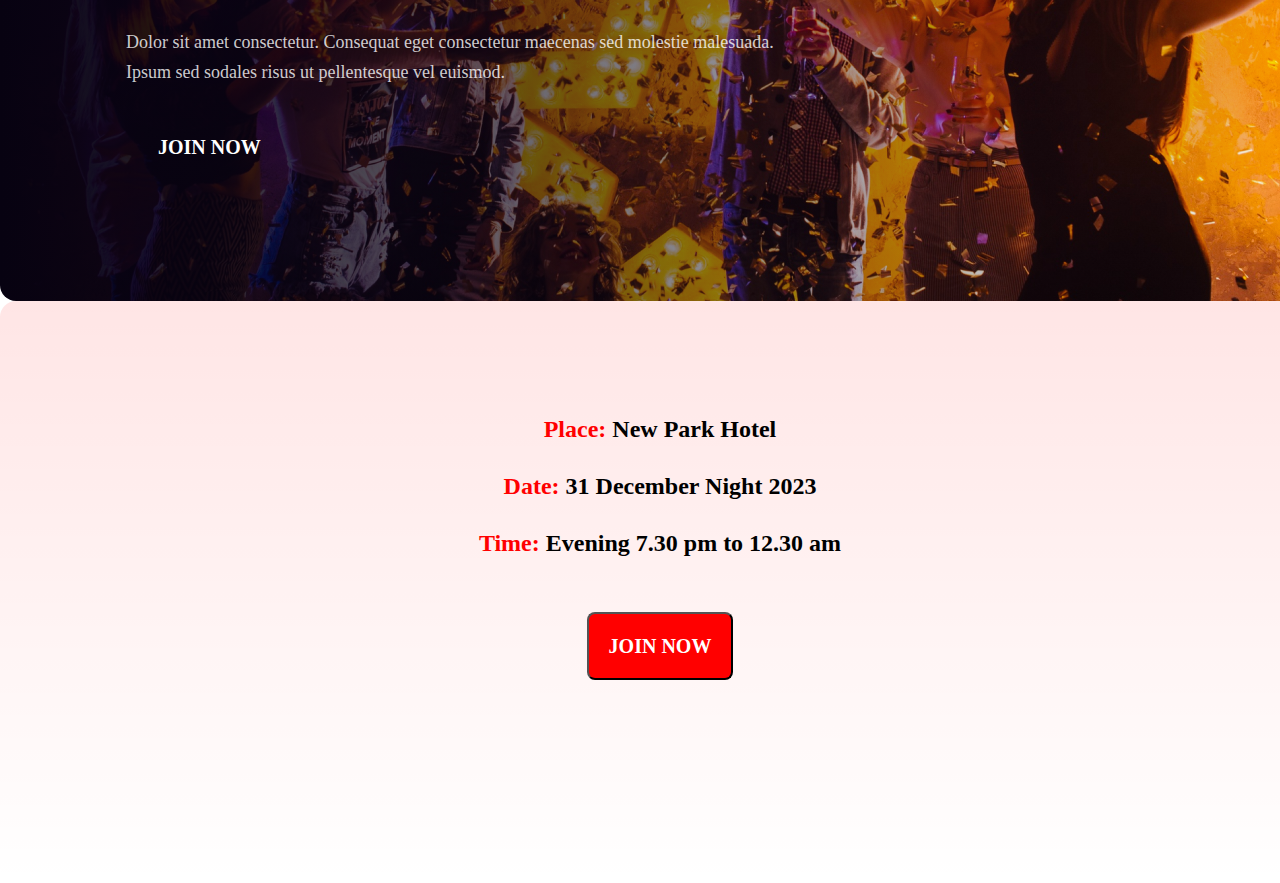
==== commit 6ec080db: "daily Practice 5 New Year Offer html & css" ====
--- a/index.html
+++ b/index.html
@@ -3,119 +3,49 @@
   <head>
     <meta charset="UTF-8" />
     <meta name="viewport" content="width=device-width, initial-scale=1.0" />
-    <title>Daily practice 4</title>
+    <title>New Year Offer</title>
     <link rel="stylesheet" href="./css/style.css" />
-    <link
-      rel="stylesheet"
-      href="https://cdnjs.cloudflare.com/ajax/libs/font-awesome/4.7.0/css/font-awesome.min.css"
-    />
   </head>
   <body>
-    <section id="hero">
-      <div class="hero-section">
-        <p class="subtittle">Savor the Flavors</p>
-        <h1 class="tittle">Experience Culinary Excellence Food Experience</h1>
-        <p class="description">
-          Contrary to popular belief, Lorem Ipsum is not simply random text. It
-          has roots in a piece of classical Latin literature from 45 BC, making
-          it over 2000 years old. Richard McClintock
-        </p>
-        <div class="btn">
-          <button type="button">Shop The Hotest Food</button>
+    <section id="section-one">
+      <div class="content">
+        <h3 class="subtitle">Happy New Year</h3>
+        <h1 class="title">New Year Party Celebration</h1>
+      </div>
+    </section>
+    <section id="section-two">
+      <div>
+        <h2 cl>65% OFF</h2>
+        <h4>OUR HOLIDAY DEALS ARE BETTER</h4>
+        <h3 subtitle>ALL CATEGORIES</h3>
+        <img src="../images/New Year Photo.png" alt="" />
+      </div>
+    </section>
+    <section id="section-three">
+      <div class="section-three-content">
+        <div>
+          <h2>Welcome to midnight party</h2>
+          <p>
+            Dolor sit amet consectetur. Consequat eget consectetur maecenas sed
+            molestie malesuada. Ipsum sed sodales risus ut pellentesque vel
+            euismod.
+          </p>
+          <div class="span"><span>Join Now</span></div>
         </div>
       </div>
     </section>
-    <section id="main">
-      <div class="main-section">
+    <section id="section-four">
+      <div class="section-four-content">
         <div>
-          <p class="subtittle">Favorite Brands</p>
-          <h1 class="tittle">Your Favorite Brands Food Are Now On Sale</h1>
+          <h2 class="place"><span class="span">Place:</span> New Park Hotel</h2>
+          <h2 class="date">
+            <span class="span">Date: </span>31 December Night 2023
+          </h2>
+          <h2 class="time">
+            <span class="span">Time: </span>Evening 7.30 pm to 12.30 am
+          </h2>
         </div>
-        <div class="cart-container">
-          <div class="cart">
-            <div class="cart-img">
-              <img src="./assets/burger.png" alt="burger" />
-            </div>
-            <div class="btn"><button>Burger</button></div>
-            <h2>Up To 50% Off</h2>
-            <p>
-              Contrary to popular belief, Lorem Ipsum is not simply random text.
-            </p>
-          </div>
-          <div class="cart">
-            <div class="cart-img">
-              <img src="./assets/pizza.png" alt="burger" />
-            </div>
-            <div class="btn"><button>Pizza Burg</button></div>
-            <h2>Up To 50% Off</h2>
-            <p>
-              Contrary to popular belief, Lorem Ipsum is not simply random text.
-            </p>
-          </div>
-          <div class="cart">
-            <div class="cart-img">
-              <img src="./assets/biriyani.png" alt="burger" />
-            </div>
-            <div class="btn"><button>Biriyani</button></div>
-            <h2>Up To 50% Off</h2>
-            <p>
-              Contrary to popular belief, Lorem Ipsum is not simply random text.
-            </p>
-          </div>
-        </div>
-        <div class="btn"><button>Watch All Sells</button></div>
-      </div>
-    </section>
-    <section id="about-us">
-      <div class="about-us-section">
-        <div class="about-img">
-          <img src="./assets/foods.png" alt="foods" />
-        </div>
-        <div class="right-section">
-          <div class="title">
-            <h2>We always make sure to provide you with good food</h2>
-            <p>Don’t miss a thing! Subscribe to our newsletter</p>
-          </div>
-          <div class="follow-us"><span>Follow Us On</span></div>
-          <div class="social-icon">
-            <a
-              href="https://www.facebook.com/Abdul.Barik.1997"
-              target="_blank"
-              class="fa fa-facebook"
-            ></a>
-            <a
-              href="https://x.com/Md_Abdul_Barik"
-              target="_blank"
-              class="fa fa-twitter"
-            ></a>
-            <a href="#" class="fa fa-instagram"></a>
-            <a href="#" class="fa fa-pinterest"></a>
-          </div>
-        </div>
-      </div>
-    </section>
-
-    <section id="footer">
-      <div class="footer-section">
-        <div class="title">
-          <h2>We always make sure to provide you with good food</h2>
-          <p>Don’t miss a thing! Subscribe to our newsletter</p>
-        </div>
-        <div class="follow-us"><span>Follow Us On</span></div>
-        <div class="social-icon">
-          <a
-            href="https://www.facebook.com/Abdul.Barik.1997"
-            target="_blank"
-            class="fa fa-facebook"
-          ></a>
-          <a
-            href="https://x.com/Md_Abdul_Barik"
-            target="_blank"
-            class="fa fa-twitter"
-          ></a>
-          <a href="#" class="fa fa-instagram"></a>
-          <a href="#" class="fa fa-pinterest"></a>
-        </div>
+        <button class="btn">JOIN NOW</button>
       </div>
     </section>
   </body>
--- a/css/style.css
+++ b/css/style.css
@@ -1,334 +1,177 @@
-@import url("https://fonts.googleapis.com/css2?family=Poppins:ital,wght@0,100;0,200;0,300;0,400;0,500;0,600;0,700;0,800;0,900;1,100;1,200;1,300;1,400;1,500;1,600;1,700;1,800;1,900&family=Work+Sans:ital,wght@0,100..900;1,100..900&display=swap");
-
 * {
-  margin: 0px;
-  padding: 0px;
+  margin: 0;
+  padding: 0;
 }
 
-#hero {
-  background: linear-gradient(
-      0deg,
-      rgb(9, 9, 9) 2.884%,
-      rgba(16, 16, 16, 0) 101.034%
-    ),
-    url("../assets/hero-bg.png");
-  height: 652px;
-  width: 1363px;
-  background-repeat: no-repeat;
-  background-size: cover;
-  background-position: center;
-  display: flex;
-  justify-content: center;
-  align-items: center;
+#section-one {
+  width: 1320px;
+  height: 600px;
+  border-radius: 16px;
+  background: linear-gradient(180deg, rgb(7, 2, 17), rgba(7, 2, 17, 0) 100%),
+    url("../images/Banner\ Image.png");
 }
 
-#hero .hero-section {
+#section-one .content {
   position: absolute;
-  width: 726px;
-  height: 277px;
-  left: 318px;
-  top: 187px;
-  display: flex;
-  flex-direction: column;
-  justify-content: flex-start;
-  align-items: center;
-  gap: 22;
-  padding: 0px;
+  width: 632px;
+  height: 246px;
+  left: 484px;
+  right: -484px;
+  top: 227px;
+  bottom: -227px;
 }
 
-#hero .hero-section .subtittle {
+#section-one .content .subtitle {
   color: rgb(255, 255, 255);
-  font-family: Work Sans;
-  font-size: 22px;
-  font-weight: 426;
-  line-height: 26px;
+  font-family: Merriweather;
+  font-size: 32px;
+  font-weight: 400;
+  line-height: 40px;
   letter-spacing: 0%;
-  text-align: center;
-  margin-bottom: 15px;
-}
-
-#hero .hero-section .tittle {
-  color: rgb(255, 255, 255);
-  font-family: Work Sans;
-  font-size: 45px;
-  font-weight: 497;
-  line-height: 56px;
-  letter-spacing: 0%;
-  text-align: center;
-  margin-bottom: 15px;
-}
-
-#hero .hero-section .description {
-  color: rgb(255, 255, 255);
-  font-family: Work Sans;
-  font-size: 13px;
-  font-weight: 355;
-  line-height: 19px;
-  letter-spacing: 0%;
-  text-align: center;
-  margin-bottom: 15px;
-}
-
-#hero .hero-section .btn button {
-  border-radius: 8px;
-  background: rgb(82, 195, 3);
-  padding: 15px;
-  font-family: Work Sans;
-}
-
-#main {
-  width: 937px;
-  margin: 30px auto;
-}
-
-#main .main-section .subtittle {
-  color: rgb(16, 16, 16);
-  font-family: Work Sans;
-  font-size: 17px;
-  font-weight: 355;
-  line-height: 19px;
-  letter-spacing: 0%;
-  text-align: center;
-  margin-bottom: 15px;
-}
-
-#main .main-section .tittle {
-  color: rgb(16, 16, 16);
-  font-family: Work Sans;
-  font-size: 34px;
-  font-weight: 497;
-  line-height: 45px;
-  letter-spacing: 0%;
-  text-align: center;
-  margin-bottom: 15px;
-}
-
-#main .main-section .cart-container {
-  display: flex;
-  justify-content: space-between;
-}
-
-#main .main-section .cart {
-  max-width: 250px;
-  display: flex;
-  flex-direction: column;
-  gap: 20px;
-  justify-content: center;
-  align-items: center;
-}
-#main .main-section .cart .cart-img {
-  width: 250px;
-}
-.cart .cart-img img {
-  width: 100%;
-}
-
-#main .main-section .cart .btn button {
-  background: rgba(122, 202, 64, 0.15);
-  color: rgb(16, 16, 16);
-  font-family: Work Sans;
-  font-size: 18px;
-  font-weight: 400;
-  line-height: 20px;
-  padding: 5px;
   text-align: center;
 }
 
-#main .main-section .btn {
+#section-one .content .title {
   color: rgb(255, 255, 255);
-  font-family: Work Sans;
-  font-size: 20px;
-  font-weight: 480;
-  line-height: 17px;
+  font-family: Merriweather;
+  font-size: 72px;
+  font-weight: 900;
+  line-height: 95px;
+  letter-spacing: 0%;
   text-align: center;
 }
-#main .main-section .btn button {
-  background: rgba(102, 238, 5, 0.904);
-  padding: 10px;
-  margin-top: 15px;
+
+#section-two {
+  width: 802.9px;
+  height: 651px;
+  /* left: 399px;
+  right: -399px;
+  top: 925px;
+  bottom: -770px; */
+  margin: 0 auto;
 }
 
-#about-us {
-  background: rgb(255, 255, 255);
-  width: 1363px;
-  height: 476px;
-}
-#about-us .about-us-section {
-  display: flex;
+#section-two h2 {
+  color: rgb(255, 0, 0);
+  font-family: Inter;
+  font-size: 88px;
+  font-weight: 700;
+  line-height: 107px;
+  letter-spacing: 0%;
+  text-align: center;
 }
 
-#about-us .about-us-section .about-img {
-  width: 681px;
-  height: 476px;
-  left: 0;
-  top: 0;
-}
-#about-us .about-us-section .about-img img {
-  width: 100%;
+#section-two h4 {
+  color: rgb(255, 0, 0);
+  font-family: Inter;
+  font-size: 24px;
+  font-weight: 500;
+  line-height: 29px;
+  letter-spacing: 0%;
+  text-align: center;
 }
 
-#about-us .about-us-section .right-section {
-  display: flex;
-  flex-direction: column;
-  justify-content: center;
-  align-items: center;
-}
-#about-us .about-us-section .right-section .title {
-  width: 571px;
-  height: 127px;
-  display: flex;
-  flex-direction: column;
-  justify-content: flex-start;
-  align-items: center;
-  gap: 17;
+#section-two h3 {
+  color: rgb(7, 2, 17);
+  font-family: Inter;
+  font-size: 48px;
+  font-weight: 700;
+  line-height: 58px;
+  letter-spacing: 0%;
+  text-align: center;
 }
 
-#about-us .about-us-section .right-section h2 {
-  color: rgb(16, 16, 16);
-  font-family: Work Sans;
-  font-size: 34px;
-  font-weight: 497;
-  line-height: 45px;
-  text-align: center;
-  margin-bottom: 10px;
+#section-two img {
+  background: url(happy-new-year-3d-letters-sign-coloful-background-blurred-fireworks-2024-new-year-party);
 }
 
-#about-us .about-us-section .right-section p {
-  color: rgb(16, 16, 16);
-  font-family: Work Sans;
-  font-size: 17px;
-  font-weight: 355;
-  line-height: 19px;
+#section-three {
+  width: 1320px;
+  height: 600px;
+  margin-top: 50px;
+  border-radius: 16px;
+  background: linear-gradient(90deg, rgb(7, 2, 17), rgba(7, 2, 17, 0) 100%),
+    url("../images/Vectorrr.png");
+}
+.section-three-content {
+  margin: 0 auto;
+}
+
+#section-three h2 {
+  width: 642px;
+  height: 176px;
+  padding: 126px 552px 0px 126px;
+  color: rgb(255, 255, 255);
+  font-family: Merriweather;
+  font-size: 64px;
+  font-weight: 900;
+  line-height: 88px;
   text-align: left;
 }
 
-#about-us .about-us-section .right-section .follow-us {
-  width: 571px;
-  height: 69px;
-  box-sizing: border-box;
-  border-bottom: 1px solid rgba(16, 16, 16, 0.2);
-  border-top: 1px solid rgba(16, 16, 16, 0.2);
-  color: rgb(16, 16, 16);
-  font-family: Work Sans;
-  font-size: 22px;
-  line-height: 26px;
+#section-three p {
+  left: 266px;
+  right: 357px;
+  padding: 24px 497px 0px 126px;
+  color: rgba(255, 255, 255, 0.8);
+  font-family: Inter;
+  font-size: 18px;
+  font-weight: 400;
+  line-height: 30px;
+  letter-spacing: 0%;
+  text-align: left;
+}
+#section-three .span {
+  width: 103px;
+  height: 24px;
+  padding: 48px 0px 0px 158px;
+}
+#section-three span {
+  color: rgb(255, 255, 255);
+  font-family: Inter;
+  font-size: 20px;
+  font-weight: 700;
+  line-height: 24px;
+  letter-spacing: 0%;
   text-align: center;
-  margin-top: 30px;
-  font-weight: bold;
+  text-transform: uppercase;
+}
+
+#section-four {
+  width: 1320px;
+  height: 482px;
+  border-radius: 16px;
+  background: linear-gradient(
+    180deg,
+    rgba(255, 0, 0, 0.1),
+    rgba(255, 0, 0, 0) 100%
+  );
+  text-align: center;
+  padding-top: 100px;
+}
+
+.btn {
+  border-radius: 8px;
+  background: rgb(255, 0, 0);
+  padding: 20px;
+  color: rgb(255, 255, 255);
+  font-family: Inter;
+  font-size: 20px;
+  font-weight: 700;
+  line-height: 24px;
+  letter-spacing: 0%;
+  text-align: center;
+  text-transform: uppercase;
+}
+
+#section-four .span {
+  color: rgb(255, 0, 0);
+}
+
+.section-four-content h2 {
   padding: 15px;
 }
 
-#about-us .about-us-section .right-section .social-icon {
-  width: 184.23px;
-  height: 28px;
-  display: flex;
-  flex-direction: row;
-  justify-content: space-between;
-  align-items: center;
-  margin-top: 30px;
+.section-four-content .time {
+  margin-bottom: 40px;
 }
-
-.fa {
-  padding: 10px;
-  font-size: 20px;
-  width: 20px;
-  text-align: center;
-  text-decoration: none;
-  margin: 5px 2px;
-  border-radius: 50%;
-}
-
-.fa:hover {
-  opacity: 0.7;
-}
-
-.fa-facebook {
-  background: linear-gradient(
-    180deg,
-    rgb(0, 178, 255) -0.911%,
-    rgb(0, 106, 255) 104.264%
-  );
-}
-
-.fa-twitter {
-  background: rgb(255, 255, 255);
-}
-
-.fa-instagram {
-  background: radial-gradient(
-    103% 103% at 61% 105%,
-    rgba(140, 58, 170, 0) 64%,
-    rgb(140, 58, 170) 100%
-  );
-}
-
-.fa-pinterest {
-  background: rgb(230, 8, 8);
-}
-
-#footer {
-  background: rgb(255, 255, 255);
-  width: 1363px;
-  height: 476px;
-  display: flex;
-  justify-content: center;
-  align-items: center;
-}
-
-.footer-section {
-  width: 589px;
-  height: 282px;
-  left: 391px;
-  top: 97px;
-  display: flex;
-  flex-direction: column;
-  justify-content: center;
-  align-items: center;
-}
-
-.footer-section h2 {
-  color: rgb(16, 16, 16);
-  font-family: Work Sans;
-  font-size: 34px;
-  font-weight: 497;
-  line-height: 45px;
-  text-align: center;
-  margin-bottom: 10px;
-}
-
-.footer-section p {
-  color: rgb(16, 16, 16);
-  font-family: Work Sans;
-  font-size: 17px;
-  font-weight: 355;
-  line-height: 19px;
-  letter-spacing: 0%;
-  text-align: center;
-  margin-bottom: 15px;
-}
-
-.footer-section .follow-us {
-  width: 571px;
-  height: 69px;
-  box-sizing: border-box;
-  border-bottom: 1px solid rgba(16, 16, 16, 0.2);
-  border-top: 1px solid rgba(16, 16, 16, 0.2);
-  color: rgb(16, 16, 16);
-  font-family: Work Sans;
-  font-size: 22px;
-  line-height: 26px;
-  text-align: center;
-  margin-top: 30px;
-  font-weight: bold;
-  padding: 15px;
-}
-
-.footer-section .social-icon {
-  width: 184.23px;
-  height: 28px;
-  display: flex;
-  flex-direction: row;
-  justify-content: space-between;
-  align-items: center;
-  margin-top: 30px;
-}
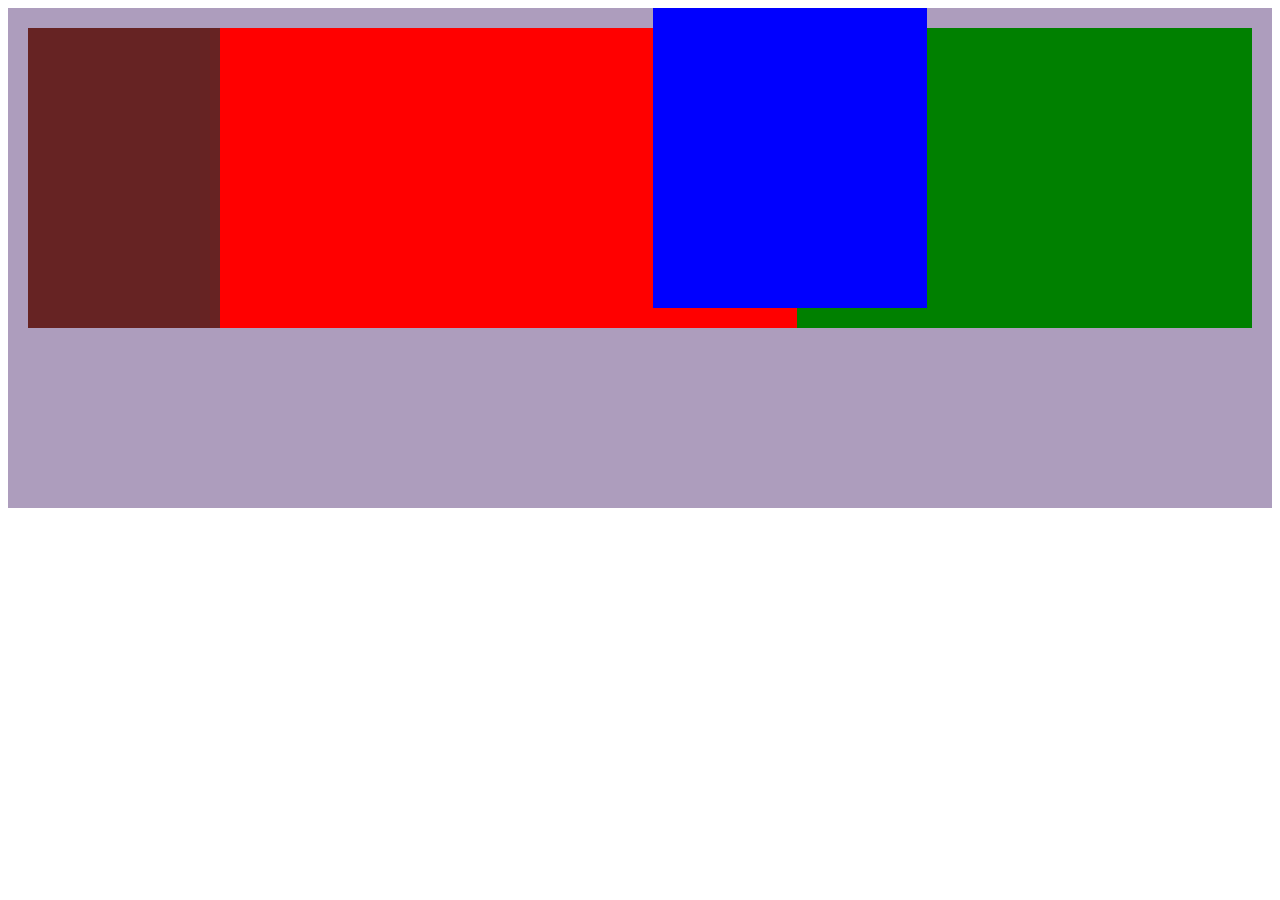
==== commit 8ac72b76: "positioning & z-index practice" ====
--- a/index.html
+++ b/index.html
@@ -3,50 +3,54 @@
   <head>
     <meta charset="UTF-8" />
     <meta name="viewport" content="width=device-width, initial-scale=1.0" />
-    <title>New Year Offer</title>
-    <link rel="stylesheet" href="./css/style.css" />
+    <title>Positioning</title>
+    <style>
+      .main-div {
+        display: flex;
+        width: 100%;
+        height: 500px;
+        background: rgb(173, 157, 189);
+      }
+      .blue {
+        position: relative;
+        z-index: 11;
+        left: 150px;
+        height: 300px;
+        width: 300px;
+        background: blue;
+      }
+      .green {
+        z-index: 10;
+        margin: 20px;
+        height: 300px;
+        width: 500px;
+        background: green;
+      }
+      .red {
+        position: fixed;
+        z-index: 10;
+        left: 200px;
+        margin: 20px;
+        height: 300px;
+        width: 600px;
+        background: red;
+      }
+
+      .white {
+        z-index: 10;
+        margin: 20px;
+        height: 300px;
+        width: 500px;
+        background: rgb(102, 35, 35);
+      }
+    </style>
   </head>
   <body>
-    <section id="section-one">
-      <div class="content">
-        <h3 class="subtitle">Happy New Year</h3>
-        <h1 class="title">New Year Party Celebration</h1>
-      </div>
-    </section>
-    <section id="section-two">
-      <div>
-        <h2 cl>65% OFF</h2>
-        <h4>OUR HOLIDAY DEALS ARE BETTER</h4>
-        <h3 subtitle>ALL CATEGORIES</h3>
-        <img src="../images/New Year Photo.png" alt="" />
-      </div>
-    </section>
-    <section id="section-three">
-      <div class="section-three-content">
-        <div>
-          <h2>Welcome to midnight party</h2>
-          <p>
-            Dolor sit amet consectetur. Consequat eget consectetur maecenas sed
-            molestie malesuada. Ipsum sed sodales risus ut pellentesque vel
-            euismod.
-          </p>
-          <div class="span"><span>Join Now</span></div>
-        </div>
-      </div>
-    </section>
-    <section id="section-four">
-      <div class="section-four-content">
-        <div>
-          <h2 class="place"><span class="span">Place:</span> New Park Hotel</h2>
-          <h2 class="date">
-            <span class="span">Date: </span>31 December Night 2023
-          </h2>
-          <h2 class="time">
-            <span class="span">Time: </span>Evening 7.30 pm to 12.30 am
-          </h2>
-        </div>
-        <button class="btn">JOIN NOW</button>
-      </div>
-    </section>
+    <div class="main-div">
+      <div class="white"></div>
+      <div class="blue"></div>
+      <div class="red"></div>
+      <div class="green"></div>
+    </div>
   </body>
 </html>
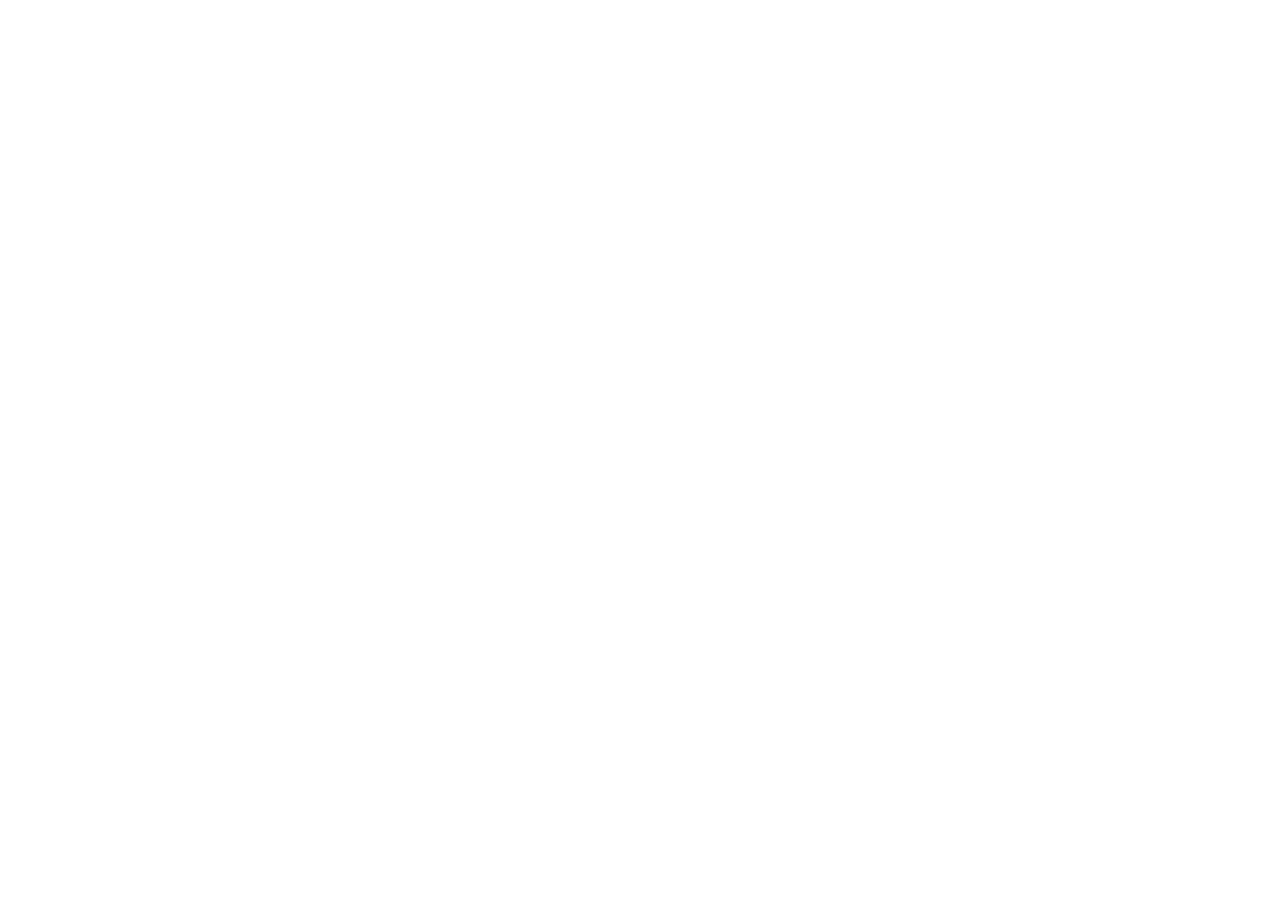
==== commit 23f827a9: "fetch api" ====
--- a/index.html
+++ b/index.html
@@ -3,54 +3,27 @@
   <head>
     <meta charset="UTF-8" />
     <meta name="viewport" content="width=device-width, initial-scale=1.0" />
-    <title>Positioning</title>
+    <title>Fetch API</title>
     <style>
-      .main-div {
+      .users-section {
+        margin: 20px;
+      }
+      #users-cart {
         display: flex;
-        width: 100%;
-        height: 500px;
-        background: rgb(173, 157, 189);
+        flex-wrap: wrap;
       }
-      .blue {
-        position: relative;
-        z-index: 11;
-        left: 150px;
-        height: 300px;
-        width: 300px;
-        background: blue;
-      }
-      .green {
-        z-index: 10;
-        margin: 20px;
-        height: 300px;
-        width: 500px;
-        background: green;
-      }
-      .red {
-        position: fixed;
-        z-index: 10;
-        left: 200px;
-        margin: 20px;
-        height: 300px;
-        width: 600px;
-        background: red;
-      }
-
-      .white {
-        z-index: 10;
-        margin: 20px;
-        height: 300px;
-        width: 500px;
-        background: rgb(102, 35, 35);
+      .cart {
+        border-style: dotted;
+        border-width: 2px;
+        padding: 10px;
+        margin: 10px;
       }
     </style>
   </head>
   <body>
-    <div class="main-div">
-      <div class="white"></div>
-      <div class="blue"></div>
-      <div class="red"></div>
-      <div class="green"></div>
-    </div>
+    <section class="users-section">
+      <div id="users-cart"></div>
+    </section>
+    <script src="./fetch.js"></script>
   </body>
 </html>
